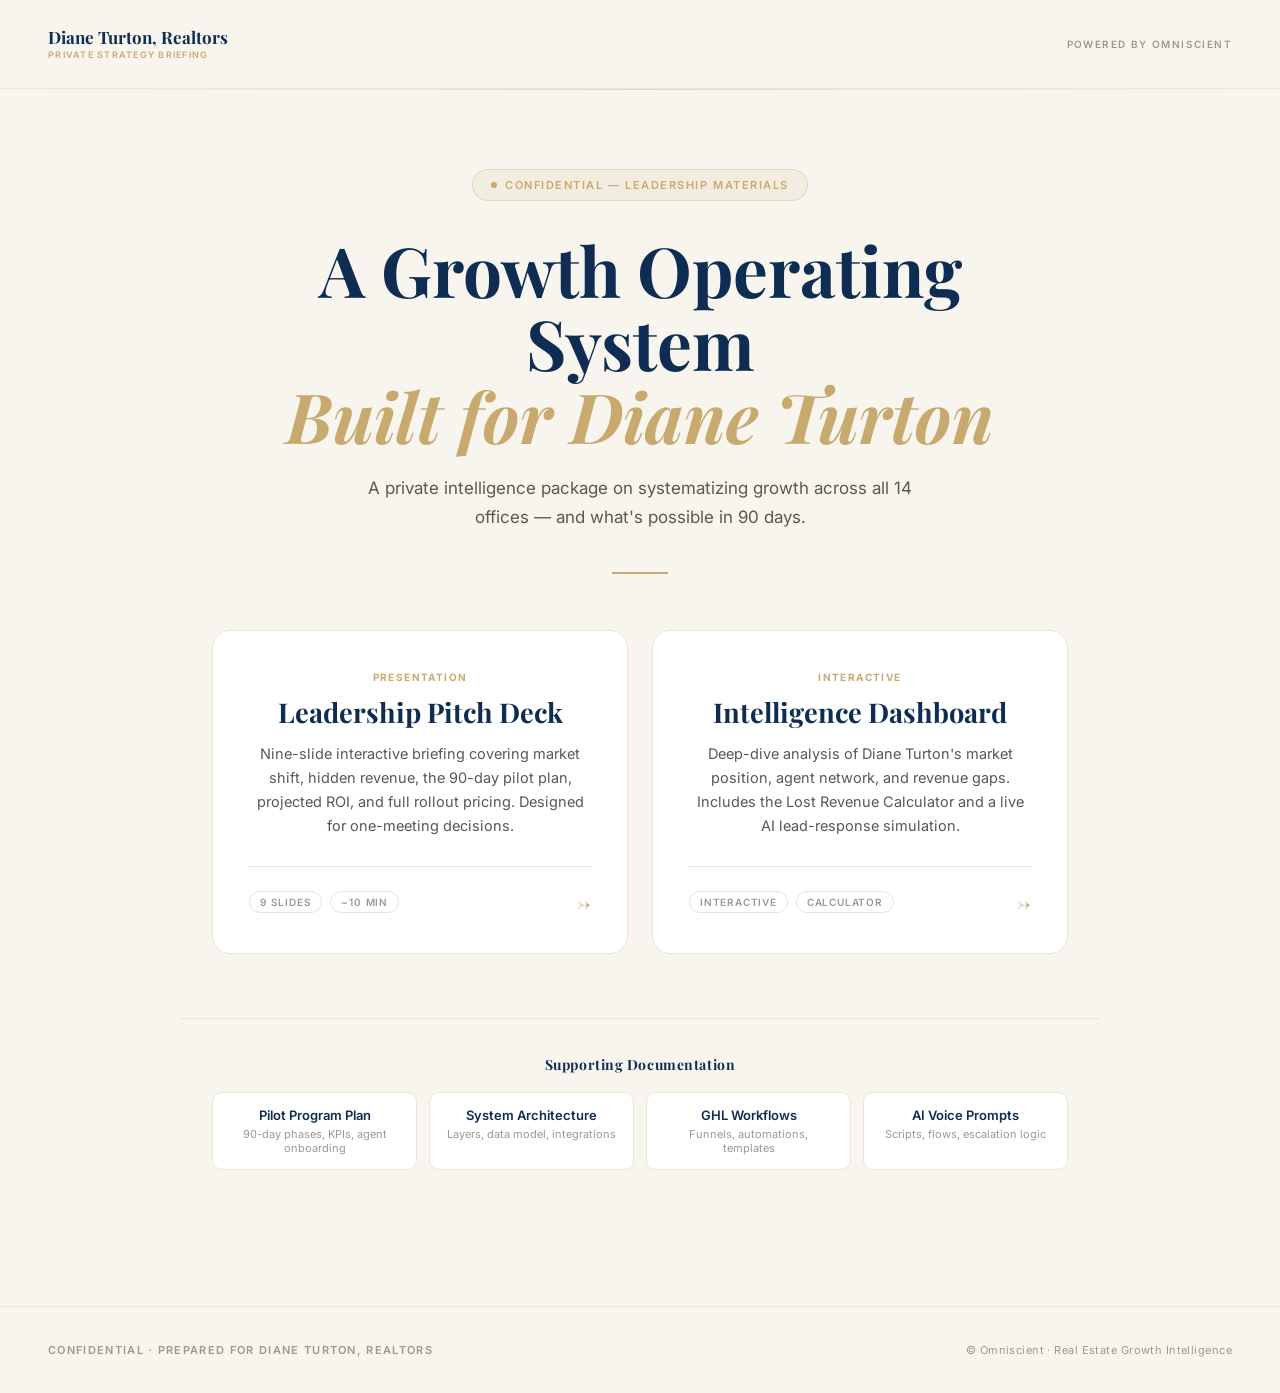
==== index.html @ 73469dc2 "Add landing page (index.html)" ====
<!DOCTYPE html>
<html lang="en">
<head>
  <meta charset="UTF-8" />
  <meta name="viewport" content="width=device-width, initial-scale=1.0" />
  <meta name="robots" content="noindex, nofollow" />
  <title>Diane Turton, Realtors — Private Strategy Briefing</title>
  <link rel="preconnect" href="https://fonts.googleapis.com" />
  <link rel="preconnect" href="https://fonts.gstatic.com" crossorigin />
  <link href="https://fonts.googleapis.com/css2?family=Playfair+Display:ital,wght@0,400;0,600;0,700;1,400&family=Inter:wght@300;400;500;600;700&display=swap" rel="stylesheet" />
  <style>
    *, *::before, *::after { box-sizing: border-box; margin: 0; padding: 0; }
    :root {
      --navy:       #0F2D52;
      --navy-mid:   #1A3F6F;
      --navy-deep:  #081828;
      --gold:       #C8A96E;
      --gold-light: #E8D5B0;
      --gold-pale:  #FAF5EB;
      --cream:      #F8F5EF;
      --white:      #FFFFFF;
      --gray-200:   #E8E4DE;
      --gray-400:   #9E9890;
      --gray-600:   #5C5750;
      --text:       #1A1612;
      --serif:      'Playfair Display', Georgia, serif;
      --sans:       'Inter', system-ui, sans-serif;
    }

    html, body { font-family: var(--sans); color: var(--text); background: var(--cream); -webkit-font-smoothing: antialiased; }
    body { min-height: 100vh; display: flex; flex-direction: column; }

    /* ─── Top bar ─── */
    .top-bar {
      display: flex;
      align-items: center;
      justify-content: space-between;
      padding: 28px 48px;
      border-bottom: 1px solid rgba(15, 45, 82, .08);
    }
    .brand-mark { display: flex; flex-direction: column; line-height: 1.1; }
    .brand-mark .name { font-family: var(--serif); font-size: 17px; font-weight: 700; color: var(--navy); }
    .brand-mark .sub  { font-size: 9px; font-weight: 600; letter-spacing: .14em; text-transform: uppercase; color: var(--gold); margin-top: 3px; }
    .powered-by { font-size: 10px; letter-spacing: .14em; text-transform: uppercase; color: var(--gray-400); font-weight: 600; }

    /* ─── Hero ─── */
    .hero {
      flex: 1;
      display: flex;
      flex-direction: column;
      align-items: center;
      justify-content: center;
      padding: 80px 32px 40px;
      text-align: center;
      position: relative;
    }
    .hero::before {
      content: '';
      position: absolute;
      top: 0; left: 50%;
      transform: translateX(-50%);
      width: 100%;
      max-width: 1200px;
      height: 1px;
      background: linear-gradient(to right, transparent, rgba(200,169,110,.4), transparent);
    }
    .badge {
      display: inline-flex;
      align-items: center;
      gap: 8px;
      background: rgba(200,169,110,.10);
      border: 1px solid rgba(200,169,110,.32);
      padding: 8px 18px;
      border-radius: 50px;
      font-size: 11px;
      font-weight: 600;
      letter-spacing: .14em;
      text-transform: uppercase;
      color: var(--gold);
      margin-bottom: 32px;
    }
    .badge-dot { width: 6px; height: 6px; background: var(--gold); border-radius: 50%; animation: pulse 2.4s infinite; }
    @keyframes pulse { 0%, 100% { opacity: 1; transform: scale(1); } 50% { opacity: .5; transform: scale(1.4); } }

    .hero h1 {
      font-family: var(--serif);
      font-size: clamp(2.4rem, 5.4vw, 4.4rem);
      font-weight: 700;
      line-height: 1.06;
      color: var(--navy);
      max-width: 880px;
    }
    .hero h1 em { font-style: italic; color: var(--gold); display: block; }

    .hero p.lede {
      font-size: 17px;
      line-height: 1.7;
      color: var(--gray-600);
      max-width: 560px;
      margin-top: 22px;
    }

    .gold-rule {
      width: 56px;
      height: 2px;
      background: var(--gold);
      margin: 40px auto 0;
    }

    /* ─── Cards ─── */
    .cards {
      display: grid;
      grid-template-columns: repeat(2, 1fr);
      gap: 24px;
      max-width: 920px;
      width: 100%;
      margin: 56px auto 0;
      padding: 0 32px;
    }
    .card {
      position: relative;
      display: flex;
      flex-direction: column;
      background: var(--white);
      border: 1px solid var(--gray-200);
      border-radius: 18px;
      padding: 40px 36px 36px;
      text-decoration: none;
      color: inherit;
      overflow: hidden;
      transition: transform .35s cubic-bezier(.4,0,.2,1), box-shadow .35s, border-color .35s;
    }
    .card::before {
      content: '';
      position: absolute;
      top: 0; left: 0; right: 0;
      height: 3px;
      background: var(--gold);
      transform: scaleX(0);
      transform-origin: left;
      transition: transform .5s cubic-bezier(.4,0,.2,1);
    }
    .card:hover {
      transform: translateY(-4px);
      border-color: rgba(200,169,110,.4);
      box-shadow: 0 18px 48px rgba(15, 45, 82, .12);
    }
    .card:hover::before { transform: scaleX(1); }

    .card-eyebrow {
      font-size: 10px;
      font-weight: 700;
      letter-spacing: .14em;
      text-transform: uppercase;
      color: var(--gold);
      margin-bottom: 14px;
    }
    .card-title {
      font-family: var(--serif);
      font-size: 1.7rem;
      font-weight: 700;
      color: var(--navy);
      line-height: 1.15;
      margin-bottom: 14px;
    }
    .card-desc {
      font-size: 14.5px;
      line-height: 1.65;
      color: var(--gray-600);
      flex: 1;
    }
    .card-meta {
      display: flex;
      align-items: center;
      justify-content: space-between;
      margin-top: 28px;
      padding-top: 20px;
      border-top: 1px solid var(--gray-200);
    }
    .card-tags {
      display: flex;
      gap: 8px;
      flex-wrap: wrap;
    }
    .card-tag {
      font-size: 10px;
      font-weight: 600;
      letter-spacing: .08em;
      text-transform: uppercase;
      color: var(--gray-400);
      padding: 4px 10px;
      border: 1px solid var(--gray-200);
      border-radius: 50px;
    }
    .card-arrow {
      font-family: var(--serif);
      font-size: 22px;
      color: var(--gold);
      transition: transform .35s cubic-bezier(.4,0,.2,1);
    }
    .card:hover .card-arrow { transform: translateX(4px); }

    /* ─── Resources strip ─── */
    .resources {
      max-width: 920px;
      width: 100%;
      margin: 64px auto 0;
      padding: 36px 32px;
      border-top: 1px solid var(--gray-200);
    }
    .resources h3 {
      font-family: var(--serif);
      font-size: 14px;
      font-weight: 700;
      letter-spacing: .04em;
      color: var(--navy);
      margin-bottom: 18px;
    }
    .resources-grid {
      display: grid;
      grid-template-columns: repeat(4, 1fr);
      gap: 12px;
    }
    .resource {
      display: flex;
      flex-direction: column;
      gap: 4px;
      padding: 14px 16px;
      border: 1px solid var(--gray-200);
      border-radius: 10px;
      text-decoration: none;
      color: inherit;
      background: var(--white);
      transition: border-color .25s, transform .25s;
    }
    .resource:hover { border-color: var(--gold-light); transform: translateY(-2px); }
    .resource-name { font-size: 13px; font-weight: 600; color: var(--navy); }
    .resource-desc { font-size: 11px; color: var(--gray-400); }

    /* ─── Footer ─── */
    footer {
      padding: 36px 48px;
      border-top: 1px solid rgba(15, 45, 82, .08);
      display: flex;
      align-items: center;
      justify-content: space-between;
      font-size: 11px;
      color: var(--gray-400);
      letter-spacing: .04em;
      margin-top: 60px;
    }
    footer .confid { letter-spacing: .12em; text-transform: uppercase; font-weight: 600; }

    /* ─── Tablet ─── */
    @media (max-width: 900px) {
      .top-bar { padding: 22px 28px; }
      .hero { padding: 56px 24px 32px; }
      .cards { grid-template-columns: 1fr; gap: 16px; padding: 0 24px; margin-top: 40px; }
      .resources { padding: 28px 24px; margin-top: 48px; }
      .resources-grid { grid-template-columns: repeat(2, 1fr); }
      footer { padding: 28px 24px; flex-direction: column; gap: 12px; text-align: center; margin-top: 40px; }
    }

    /* ─── Mobile ─── */
    @media (max-width: 480px) {
      .top-bar { padding: 18px 20px; }
      .brand-mark .name { font-size: 14px; }
      .brand-mark .sub { font-size: 8px; }
      .powered-by { font-size: 9px; }
      .hero { padding: 44px 18px 28px; }
      .badge { font-size: 10px; padding: 6px 14px; margin-bottom: 24px; }
      .hero h1 { font-size: clamp(1.9rem, 8vw, 2.6rem); }
      .hero p.lede { font-size: 15px; }
      .cards { padding: 0 18px; }
      .card { padding: 32px 26px 28px; }
      .card-title { font-size: 1.4rem; }
      .resources { padding: 24px 18px; }
      .resources-grid { grid-template-columns: 1fr; }
    }

    /* ─── Reveal animation ─── */
    .reveal { opacity: 0; transform: translateY(16px); animation: reveal .8s cubic-bezier(.2,.7,.2,1) forwards; }
    .reveal-1 { animation-delay: .05s; }
    .reveal-2 { animation-delay: .15s; }
    .reveal-3 { animation-delay: .25s; }
    .reveal-4 { animation-delay: .35s; }
    .reveal-5 { animation-delay: .45s; }
    @keyframes reveal { to { opacity: 1; transform: translateY(0); } }
  </style>
</head>
<body>

  <header class="top-bar">
    <div class="brand-mark">
      <span class="name">Diane Turton, Realtors</span>
      <span class="sub">Private Strategy Briefing</span>
    </div>
    <div class="powered-by">Powered by Omniscient</div>
  </header>

  <main class="hero">
    <div class="badge reveal reveal-1">
      <span class="badge-dot"></span>
      Confidential — Leadership Materials
    </div>

    <h1 class="reveal reveal-2">
      A Growth Operating System
      <em>Built for Diane Turton</em>
    </h1>

    <p class="lede reveal reveal-3">A private intelligence package on systematizing growth across all 14 offices — and what's possible in 90 days.</p>

    <div class="gold-rule reveal reveal-3"></div>

    <div class="cards">
      <a class="card reveal reveal-4" href="./pitch-deck.html">
        <div class="card-eyebrow">Presentation</div>
        <h2 class="card-title">Leadership Pitch Deck</h2>
        <p class="card-desc">Nine-slide interactive briefing covering market shift, hidden revenue, the 90-day pilot plan, projected ROI, and full rollout pricing. Designed for one-meeting decisions.</p>
        <div class="card-meta">
          <div class="card-tags">
            <span class="card-tag">9 Slides</span>
            <span class="card-tag">~10 min</span>
          </div>
          <span class="card-arrow">→</span>
        </div>
      </a>

      <a class="card reveal reveal-5" href="./intelligence-dashboard.html">
        <div class="card-eyebrow">Interactive</div>
        <h2 class="card-title">Intelligence Dashboard</h2>
        <p class="card-desc">Deep-dive analysis of Diane Turton's market position, agent network, and revenue gaps. Includes the Lost Revenue Calculator and a live AI lead-response simulation.</p>
        <div class="card-meta">
          <div class="card-tags">
            <span class="card-tag">Interactive</span>
            <span class="card-tag">Calculator</span>
          </div>
          <span class="card-arrow">→</span>
        </div>
      </a>
    </div>

    <section class="resources reveal reveal-5">
      <h3>Supporting Documentation</h3>
      <div class="resources-grid">
        <a class="resource" href="./pilot-program.md">
          <span class="resource-name">Pilot Program Plan</span>
          <span class="resource-desc">90-day phases, KPIs, agent onboarding</span>
        </a>
        <a class="resource" href="./system-architecture.md">
          <span class="resource-name">System Architecture</span>
          <span class="resource-desc">Layers, data model, integrations</span>
        </a>
        <a class="resource" href="./ghl-workflows.md">
          <span class="resource-name">GHL Workflows</span>
          <span class="resource-desc">Funnels, automations, templates</span>
        </a>
        <a class="resource" href="./ai-voice-prompts.md">
          <span class="resource-name">AI Voice Prompts</span>
          <span class="resource-desc">Scripts, flows, escalation logic</span>
        </a>
      </div>
    </section>
  </main>

  <footer>
    <span class="confid">Confidential · Prepared for Diane Turton, Realtors</span>
    <span>© Omniscient · Real Estate Growth Intelligence</span>
  </footer>

</body>
</html>
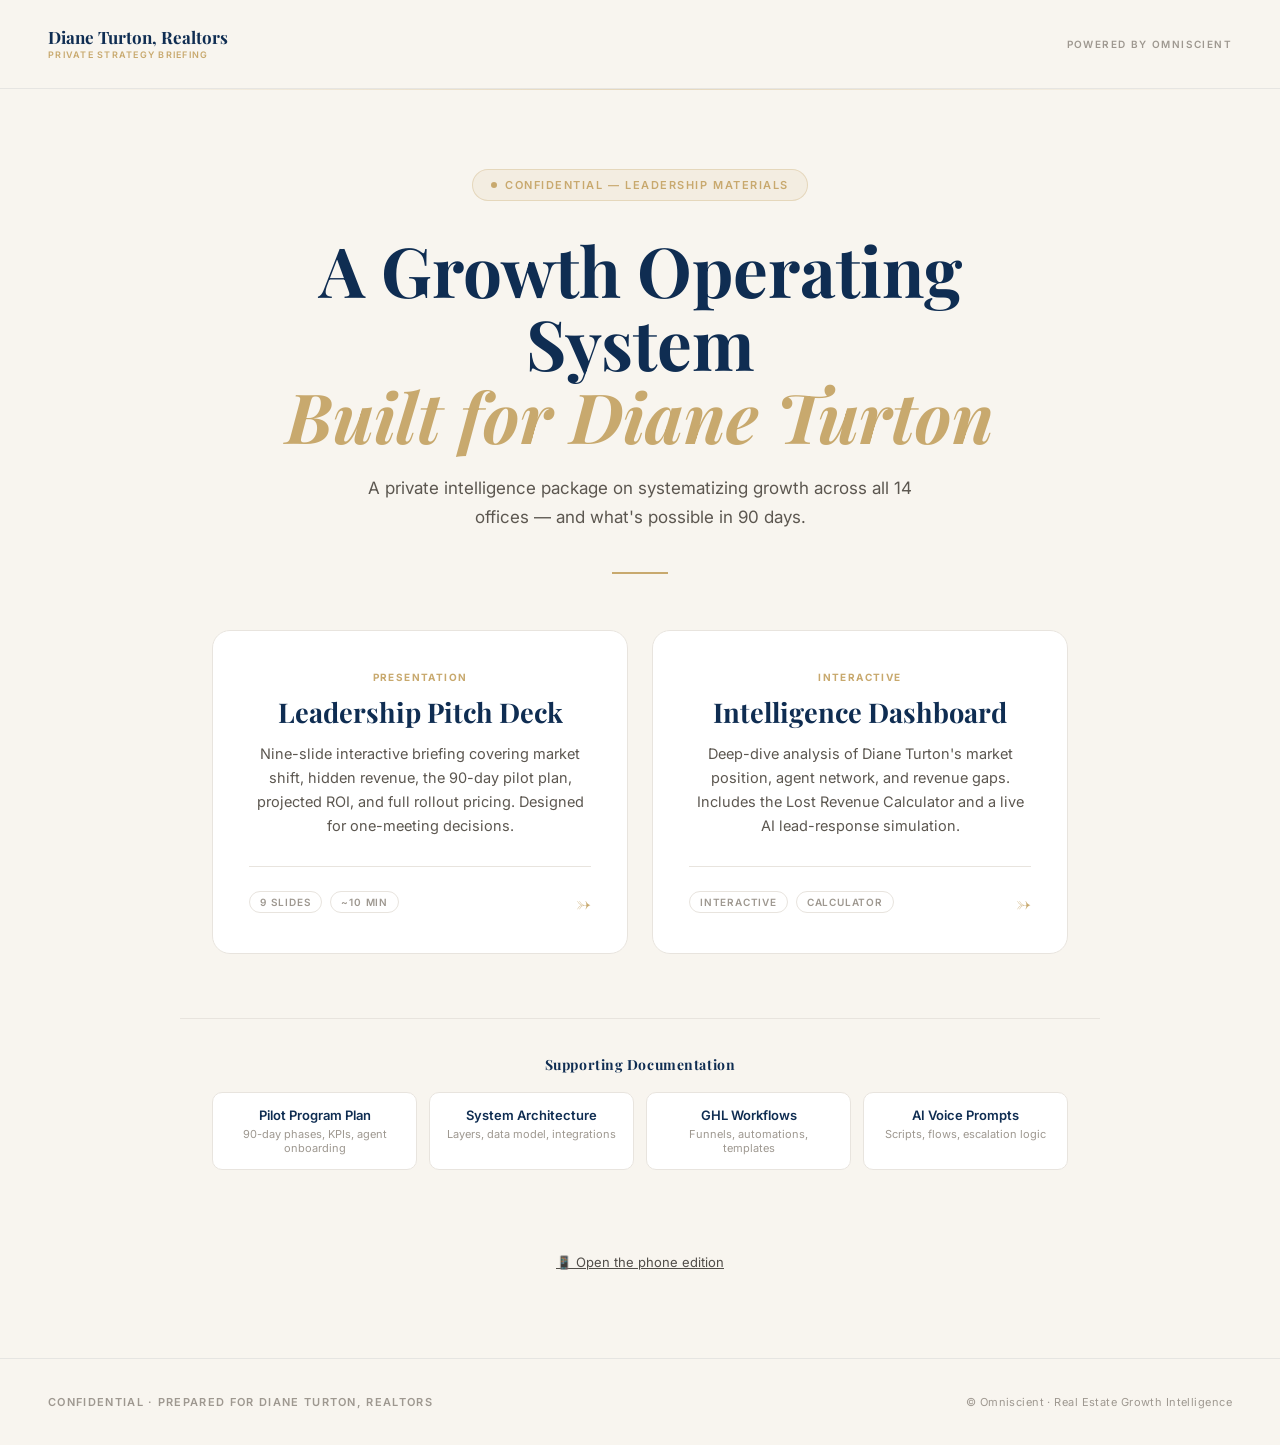
==== commit a0782db1: "Add phone edition hub (m/) with deck, calculator, report card, and docs Co-Authored-By: Claude Opus " ====
--- a/index.html
+++ b/index.html
@@ -287,6 +287,10 @@
     .reveal-5 { animation-delay: .45s; }
     @keyframes reveal { to { opacity: 1; transform: translateY(0); } }
   </style>
+<script>
+  // Phones land on the phone edition; add ?desktop to stay here.
+  (function(){try{if(location.search.indexOf('desktop')<0&&window.matchMedia('(max-width: 700px) and (pointer: coarse)').matches){location.replace('m/');}}catch(e){}})();
+</script>
 </head>
 <body>
 
@@ -364,6 +368,8 @@
     </section>
   </main>
 
+  <p style="text-align:center;margin:8px 0 28px;font-size:13px"><a href="m/" style="color:inherit;opacity:.75">📱 Open the phone edition</a></p>
+
   <footer>
     <span class="confid">Confidential · Prepared for Diane Turton, Realtors</span>
     <span>© Omniscient · Real Estate Growth Intelligence</span>
